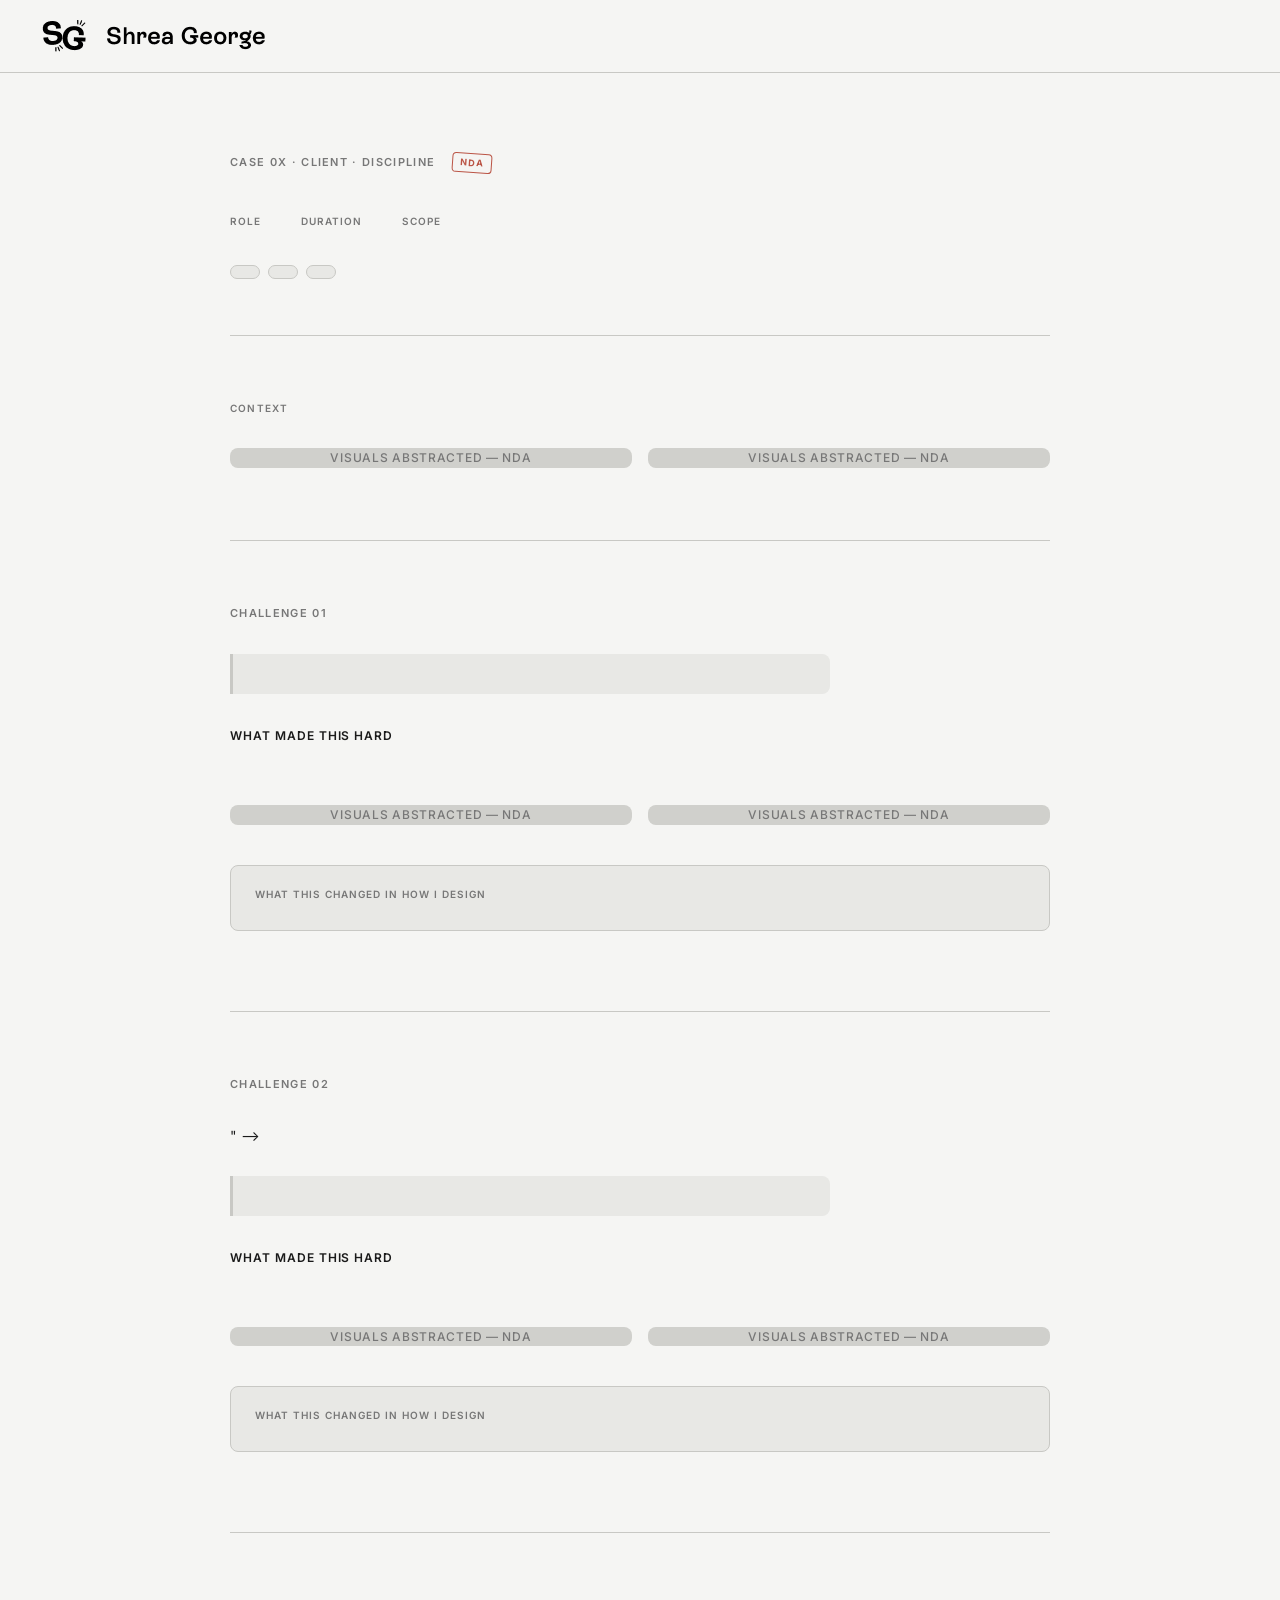
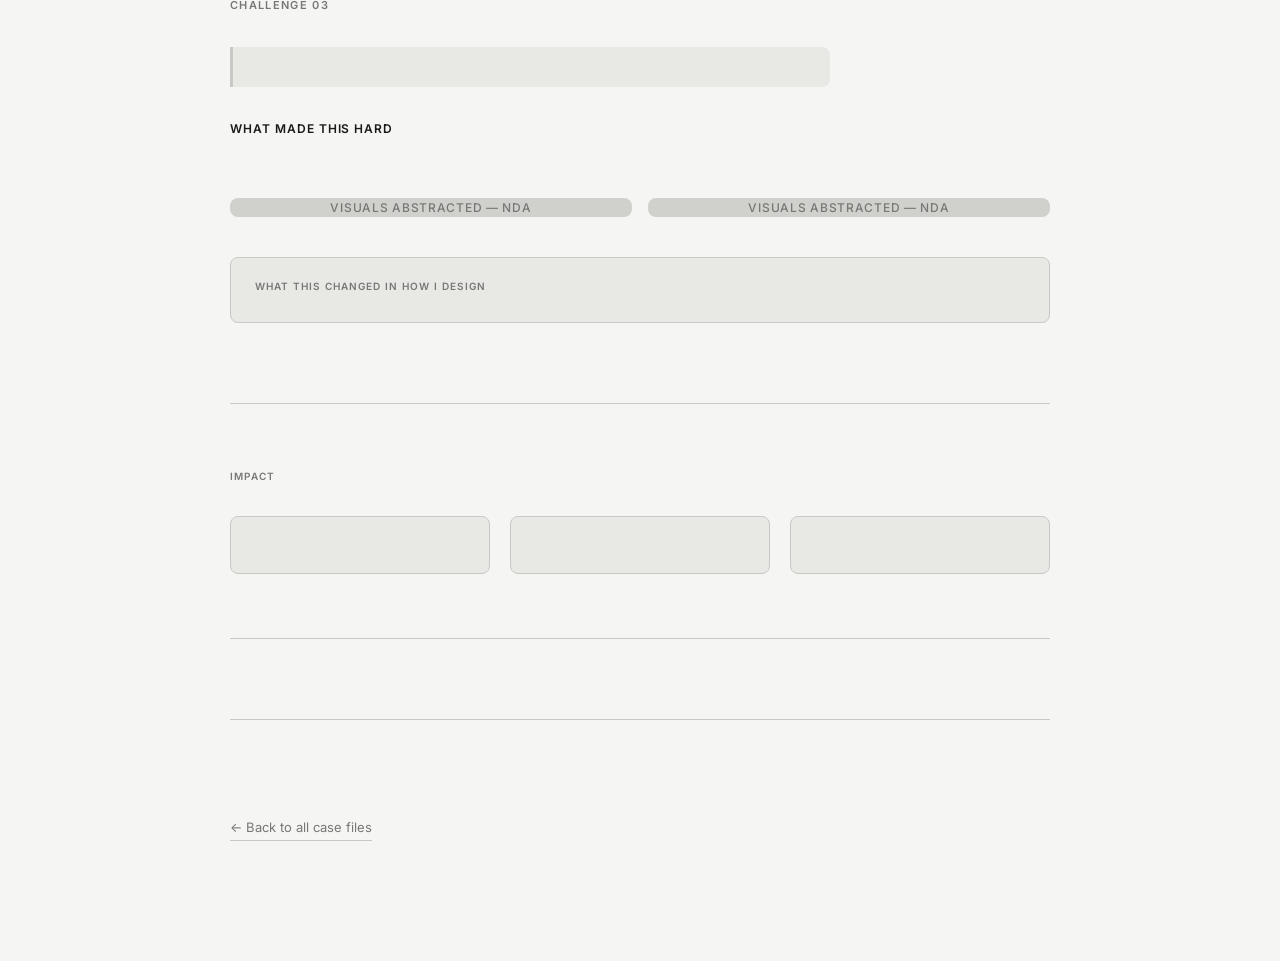
==== casestudy-template.html @ 61122f0c "Initial commit: portfolio site checkpoint" ====
<!DOCTYPE html>
<html lang="en">
<head>
  <meta charset="UTF-8">
  <meta name="viewport" content="width=device-width, initial-scale=1.0">
  <title><!-- FILL: Case Study Title --> · Shrea George</title>
  <link rel="preconnect" href="https://fonts.googleapis.com">
  <link rel="preconnect" href="https://fonts.gstatic.com" crossorigin>
  <link href="https://fonts.googleapis.com/css2?family=Instrument+Serif:ital@0;1&family=Inter:wght@300;400;500;600&display=swap" rel="stylesheet">
  <style>
    *, *::before, *::after { box-sizing: border-box; margin: 0; padding: 0; }

    :root {
      --bg: #f5f5f3;
      --surface: #e8e8e5;
      --border: #c8c8c4;
      --text: #1a1a1a;
      --muted: #777;
      --placeholder: #d0d0cc;
      --serif: 'Instrument Serif', serif;
      --sans: 'Inter', sans-serif;
    }

    body {
      background: var(--bg);
      color: var(--text);
      font-family: var(--sans);
      font-size: 14px;
      line-height: 1.6;
    }

    /* ── NAV ── */
    nav {
      display: flex;
      align-items: center;
      justify-content: space-between;
      padding: 20px 40px;
      border-bottom: 1px solid var(--border);
      position: sticky;
      top: 0;
      background: var(--bg);
      z-index: 100;
    }

    .nav-logo { display: inline-flex; align-items: center; text-decoration: none; }
    .nav-logo img { height: 32px; width: auto; display: block; filter: brightness(0); }
    .nav-links { display: flex; gap: 32px; align-items: center; }
    .nav-link  { font-size: 13px; color: var(--muted); text-decoration: none; }

    /* ── LAYOUT ── */
    .page { max-width: 900px; margin: 0 auto; padding: 0 40px 120px; }

    hr.divider { border: none; border-top: 1px solid var(--border); margin: 64px 0; }

    /* ── SCREEN PLACEHOLDER ── */
    .screen-box {
      background: var(--placeholder);
      border-radius: 8px;
      display: flex;
      align-items: center;
      justify-content: center;
      color: var(--muted);
      font-size: 12px;
      font-weight: 500;
      letter-spacing: 0.06em;
      text-transform: uppercase;
      text-align: center;
      padding: 0 24px;
    }

    .screen-full  { width: 100%; height: 360px; }
    .screen-half  { flex: 1; height: 300px; }
    .screen-third { flex: 1; height: 260px; }
    .screen-tall  { flex: 1; height: 420px; }

    .screens-row { display: flex; gap: 16px; margin-top: 24px; }
    .screen-caption { font-size: 11px; color: var(--muted); text-align: center; margin-top: 8px; }
    .screen-col { display: flex; flex-direction: column; flex: 1; }

    /* ── HERO ── */
    .cs-hero { padding: 80px 0 56px; border-bottom: 1px solid var(--border); margin-bottom: 64px; }

    .cs-tag {
      font-size: 11px; font-weight: 600; letter-spacing: 0.12em;
      text-transform: uppercase; color: var(--muted); margin-bottom: 20px;
    }

    .cs-title {
      font-family: var(--serif); font-size: clamp(28px, 4vw, 48px);
      font-weight: 400; line-height: 1.15; margin-bottom: 16px; max-width: 720px;
    }

    .cs-subtitle { font-size: 15px; color: var(--muted); max-width: 600px; line-height: 1.7; margin-bottom: 40px; }

    .cs-meta { display: flex; gap: 40px; flex-wrap: wrap; }
    .meta-item { display: flex; flex-direction: column; gap: 4px; }
    .meta-label { font-size: 10px; font-weight: 600; letter-spacing: 0.1em; text-transform: uppercase; color: var(--muted); }
    .meta-value { font-size: 13px; color: var(--text); font-weight: 500; }

    .impact-pills { display: flex; flex-wrap: wrap; gap: 8px; margin-top: 32px; }

    .impact-pill {
      background: var(--surface); border: 1px solid var(--border);
      border-radius: 100px; padding: 6px 14px; font-size: 12px; color: var(--text);
    }

    /* ── NDA STAMP ── */
    .stamp {
      display: inline-block;
      font-size: 9px; font-weight: 700; letter-spacing: 0.1em;
      text-transform: uppercase; color: #A8200D;
      border: 1.5px solid #A8200D; border-radius: 4px;
      padding: 2px 7px; opacity: 0.75; transform: rotate(4deg);
      margin-left: 12px; vertical-align: middle;
    }

    /* ── SECTION TITLES ── */
    .section-label { font-size: 10px; font-weight: 600; letter-spacing: 0.12em; text-transform: uppercase; color: var(--muted); margin-bottom: 12px; }
    .section-heading { font-family: var(--serif); font-size: 30px; font-weight: 400; line-height: 1.2; margin-bottom: 16px; }
    .section-body { font-size: 14px; color: var(--muted); line-height: 1.75; max-width: 640px; }

    /* ── CHALLENGE BLOCK ── */
    .challenge-block { margin-bottom: 80px; }
    .challenge-number { font-size: 11px; font-weight: 600; letter-spacing: 0.12em; text-transform: uppercase; color: var(--muted); margin-bottom: 8px; }
    .challenge-title { font-family: var(--serif); font-size: 26px; font-weight: 400; margin-bottom: 8px; }
    .challenge-tension { font-size: 14px; color: var(--muted); margin-bottom: 32px; max-width: 580px; line-height: 1.7; }

    /* ── TWO COL ── */
    .two-col { display: grid; grid-template-columns: 1fr 1fr; gap: 40px; margin: 32px 0; }
    .col-heading { font-size: 12px; font-weight: 600; letter-spacing: 0.08em; text-transform: uppercase; color: var(--text); margin-bottom: 12px; }
    .col-body { font-size: 13px; color: var(--muted); line-height: 1.7; }

    /* ── BULLETS ── */
    ul.cs-bullets { list-style: none; display: flex; flex-direction: column; gap: 8px; padding: 0; }
    ul.cs-bullets li { font-size: 13px; color: var(--muted); line-height: 1.6; }

    /* ── INSIGHT BOX ── */
    .insight-box {
      background: var(--surface); border-left: 3px solid var(--border);
      border-radius: 0 8px 8px 0; padding: 20px 24px; margin: 28px 0;
      font-size: 14px; color: var(--text); line-height: 1.65; max-width: 600px;
    }

    /* ── QUOTE ── */
    blockquote {
      font-family: var(--serif); font-size: 18px; font-weight: 400; font-style: italic;
      color: var(--text); border-left: 2px solid var(--border);
      padding-left: 24px; margin: 28px 0; line-height: 1.6;
    }

    /* ── LEARNING ── */
    .learning { background: var(--surface); border: 1px solid var(--border); border-radius: 8px; padding: 20px 24px; margin-top: 32px; }
    .learning-label { font-size: 10px; font-weight: 600; letter-spacing: 0.1em; text-transform: uppercase; color: var(--muted); margin-bottom: 8px; }
    .learning-text { font-size: 14px; color: var(--text); line-height: 1.65; }

    /* ── IMPACT GRID ── */
    .impact-grid { display: grid; grid-template-columns: repeat(3, 1fr); gap: 20px; margin-top: 32px; }
    .impact-card { background: var(--surface); border: 1px solid var(--border); border-radius: 8px; padding: 24px 20px; }
    .impact-stat { font-family: var(--serif); font-size: 28px; margin-bottom: 8px; }
    .impact-desc { font-size: 12px; color: var(--muted); line-height: 1.5; }

    /* ── CLOSING ── */
    .cs-closing { padding: 64px 0 0; border-top: 1px solid var(--border); margin-top: 80px; }
    .closing-text { font-family: var(--serif); font-size: 22px; font-weight: 400; line-height: 1.5; max-width: 580px; margin-bottom: 32px; }
    .btn-back {
      display: inline-flex; align-items: center; gap: 6px;
      font-size: 13px; color: var(--muted); text-decoration: none;
      border-bottom: 1px solid var(--border); padding-bottom: 2px;
    }

    /* ── RESPONSIVE ── */
    @media (max-width: 640px) {
      .page { padding: 0 20px 80px; }
      nav { padding: 16px 20px; }
      .two-col { grid-template-columns: 1fr; gap: 24px; }
      .screens-row { flex-direction: column; }
      .screen-half, .screen-third, .screen-tall { height: 220px; }
      .impact-grid { grid-template-columns: 1fr 1fr; }
      .cs-meta { gap: 24px; }
    }
  </style>
</head>
<body>

  <nav>
    <a href="index.html" class="nav-logo"><img src="logo-sg.png" alt="Shrea George"></a>
  </nav>

  <div class="page">

    <!-- ══ HERO ══ -->
    <header class="cs-hero">
      <!-- FILL: "Case 0X · Client Name · Discipline · NDA" -->
      <p class="cs-tag">Case 0X · Client · Discipline <span class="stamp">NDA</span></p>

      <!-- FILL: Case study title (serif headline) -->
      <h1 class="cs-title"><!-- FILL: Title --></h1>

      <!-- FILL: 1–2 sentence subtitle summarising the project -->
      <p class="cs-subtitle"><!-- FILL: Subtitle --></p>

      <div class="cs-meta">
        <div class="meta-item">
          <span class="meta-label">Role</span>
          <!-- FILL: e.g. "UX Designer" -->
          <span class="meta-value"><!-- FILL --></span>
        </div>
        <div class="meta-item">
          <span class="meta-label">Duration</span>
          <!-- FILL: e.g. "6 Months" -->
          <span class="meta-value"><!-- FILL --></span>
        </div>
        <div class="meta-item">
          <span class="meta-label">Scope</span>
          <!-- FILL: e.g. "Research · 0→1 Design · Handoff" -->
          <span class="meta-value"><!-- FILL --></span>
        </div>
      </div>

      <!-- FILL: 2–3 short outcome pills. Remove this block if outcomes TBD. -->
      <div class="impact-pills">
        <span class="impact-pill"><!-- FILL: Outcome 1 --></span>
        <span class="impact-pill"><!-- FILL: Outcome 2 --></span>
        <span class="impact-pill"><!-- FILL: Outcome 3 --></span>
      </div>
    </header>


    <!-- ══ CONTEXT ══ -->
    <section style="margin-bottom: 64px;">
      <p class="section-label">Context</p>
      <!-- FILL: A sharp one-liner that frames the core tension -->
      <h2 class="section-heading"><!-- FILL: Context heading --></h2>
      <!-- FILL: 2–3 sentences explaining the situation and why it matters -->
      <p class="section-body"><!-- FILL: Context body --></p>

      <!-- FILL: Two context screenshots or diagrams. Label each with a caption. -->
      <div class="screens-row" style="margin-top: 32px;">
        <div class="screen-col">
          <div class="screen-box screen-half">Visuals abstracted — NDA</div>
          <p class="screen-caption"><!-- FILL: Caption 1 --></p>
        </div>
        <div class="screen-col">
          <div class="screen-box screen-half">Visuals abstracted — NDA</div>
          <p class="screen-caption"><!-- FILL: Caption 2 --></p>
        </div>
      </div>
    </section>

    <hr class="divider">


    <!-- ══ CHALLENGE 01 ══ -->
    <section class="challenge-block">
      <p class="challenge-number">Challenge 01</p>
      <!-- FILL: Short evocative title for this challenge -->
      <h2 class="challenge-title"><!-- FILL: Challenge title --></h2>
      <!-- FILL: The tension in 1–2 sentences. What made this hard? -->
      <p class="challenge-tension"><!-- FILL: Tension --></p>

      <!-- FILL: A sharp insight or data point that crystallised the problem -->
      <div class="insight-box"><!-- FILL: Insight --></div>

      <div class="two-col">
        <div>
          <p class="col-heading">What made this hard</p>
          <ul class="cs-bullets">
            <li><!-- FILL --></li>
            <li><!-- FILL --></li>
            <li><!-- FILL --></li>
          </ul>
        </div>
        <div>
          <!-- FILL: heading — "Design directions explored" OR "The design question" -->
          <p class="col-heading"><!-- FILL: Right col heading --></p>
          <ul class="cs-bullets">
            <li><!-- FILL --></li>
            <li><!-- FILL --></li>
            <li><!-- FILL --></li>
          </ul>
        </div>
      </div>

      <div class="screens-row">
        <div class="screen-col">
          <div class="screen-box screen-half">Visuals abstracted — NDA</div>
          <p class="screen-caption"><!-- FILL: Caption --></p>
        </div>
        <div class="screen-col">
          <div class="screen-box screen-half">Visuals abstracted — NDA</div>
          <p class="screen-caption"><!-- FILL: Caption --></p>
        </div>
      </div>

      <div class="learning">
        <p class="learning-label">What this changed in how I design</p>
        <!-- FILL: One clear sentence on the shift in perspective -->
        <p class="learning-text"><!-- FILL --></p>
      </div>
    </section>

    <hr class="divider">


    <!-- ══ CHALLENGE 02 ══ -->
    <section class="challenge-block">
      <p class="challenge-number">Challenge 02</p>
      <h2 class="challenge-title"><!-- FILL: Challenge title --></h2>
      <p class="challenge-tension"><!-- FILL: Tension --></p>

      <!-- FILL: Optional blockquote from a user or stakeholder -->
      <!-- <blockquote>"<!-- FILL -->"</blockquote> -->

      <div class="insight-box"><!-- FILL: Insight --></div>

      <div class="two-col">
        <div>
          <p class="col-heading">What made this hard</p>
          <ul class="cs-bullets">
            <li><!-- FILL --></li>
            <li><!-- FILL --></li>
            <li><!-- FILL --></li>
          </ul>
        </div>
        <div>
          <p class="col-heading"><!-- FILL: Right col heading --></p>
          <ul class="cs-bullets">
            <li><!-- FILL --></li>
            <li><!-- FILL --></li>
            <li><!-- FILL --></li>
          </ul>
        </div>
      </div>

      <div class="screens-row">
        <div class="screen-col">
          <div class="screen-box screen-half">Visuals abstracted — NDA</div>
          <p class="screen-caption"><!-- FILL: Caption --></p>
        </div>
        <div class="screen-col">
          <div class="screen-box screen-half">Visuals abstracted — NDA</div>
          <p class="screen-caption"><!-- FILL: Caption --></p>
        </div>
      </div>

      <div class="learning">
        <p class="learning-label">What this changed in how I design</p>
        <p class="learning-text"><!-- FILL --></p>
      </div>
    </section>

    <hr class="divider">


    <!-- ══ CHALLENGE 03 ══ -->
    <section class="challenge-block">
      <p class="challenge-number">Challenge 03</p>
      <h2 class="challenge-title"><!-- FILL: Challenge title --></h2>
      <p class="challenge-tension"><!-- FILL: Tension --></p>

      <div class="insight-box"><!-- FILL: Insight --></div>

      <div class="two-col">
        <div>
          <p class="col-heading">What made this hard</p>
          <ul class="cs-bullets">
            <li><!-- FILL --></li>
            <li><!-- FILL --></li>
            <li><!-- FILL --></li>
          </ul>
        </div>
        <div>
          <p class="col-heading"><!-- FILL: Right col heading --></p>
          <ul class="cs-bullets">
            <li><!-- FILL --></li>
            <li><!-- FILL --></li>
            <li><!-- FILL --></li>
          </ul>
        </div>
      </div>

      <div class="screens-row">
        <div class="screen-col">
          <div class="screen-box screen-half">Visuals abstracted — NDA</div>
          <p class="screen-caption"><!-- FILL: Caption --></p>
        </div>
        <div class="screen-col">
          <div class="screen-box screen-half">Visuals abstracted — NDA</div>
          <p class="screen-caption"><!-- FILL: Caption --></p>
        </div>
      </div>

      <div class="learning">
        <p class="learning-label">What this changed in how I design</p>
        <p class="learning-text"><!-- FILL --></p>
      </div>
    </section>

    <hr class="divider">


    <!-- ══ IMPACT ══ -->
    <section style="margin-bottom: 64px;">
      <p class="section-label">Impact</p>
      <!-- FILL: A heading that states the most important outcome -->
      <h2 class="section-heading"><!-- FILL: Impact heading --></h2>

      <!-- FILL: 3 outcome cards. Use a qualitative phrase if numbers are TBD. -->
      <div class="impact-grid">
        <div class="impact-card">
          <!-- FILL: stat or short phrase, e.g. "6 months" or "Shipped" -->
          <p class="impact-stat"><!-- FILL --></p>
          <p class="impact-desc"><!-- FILL: Description --></p>
        </div>
        <div class="impact-card">
          <p class="impact-stat"><!-- FILL --></p>
          <p class="impact-desc"><!-- FILL: Description --></p>
        </div>
        <div class="impact-card">
          <p class="impact-stat"><!-- FILL --></p>
          <p class="impact-desc"><!-- FILL: Description --></p>
        </div>
      </div>
    </section>

    <hr class="divider">


    <!-- ══ CLOSING ══ -->
    <footer class="cs-closing">
      <!-- FILL: A one-sentence reflection on what this project changed in how you work -->
      <p class="closing-text"><!-- FILL: Closing reflection --></p>
      <a href="index.html" class="btn-back">← Back to all case files</a>
    </footer>

  </div>

</body>
</html>
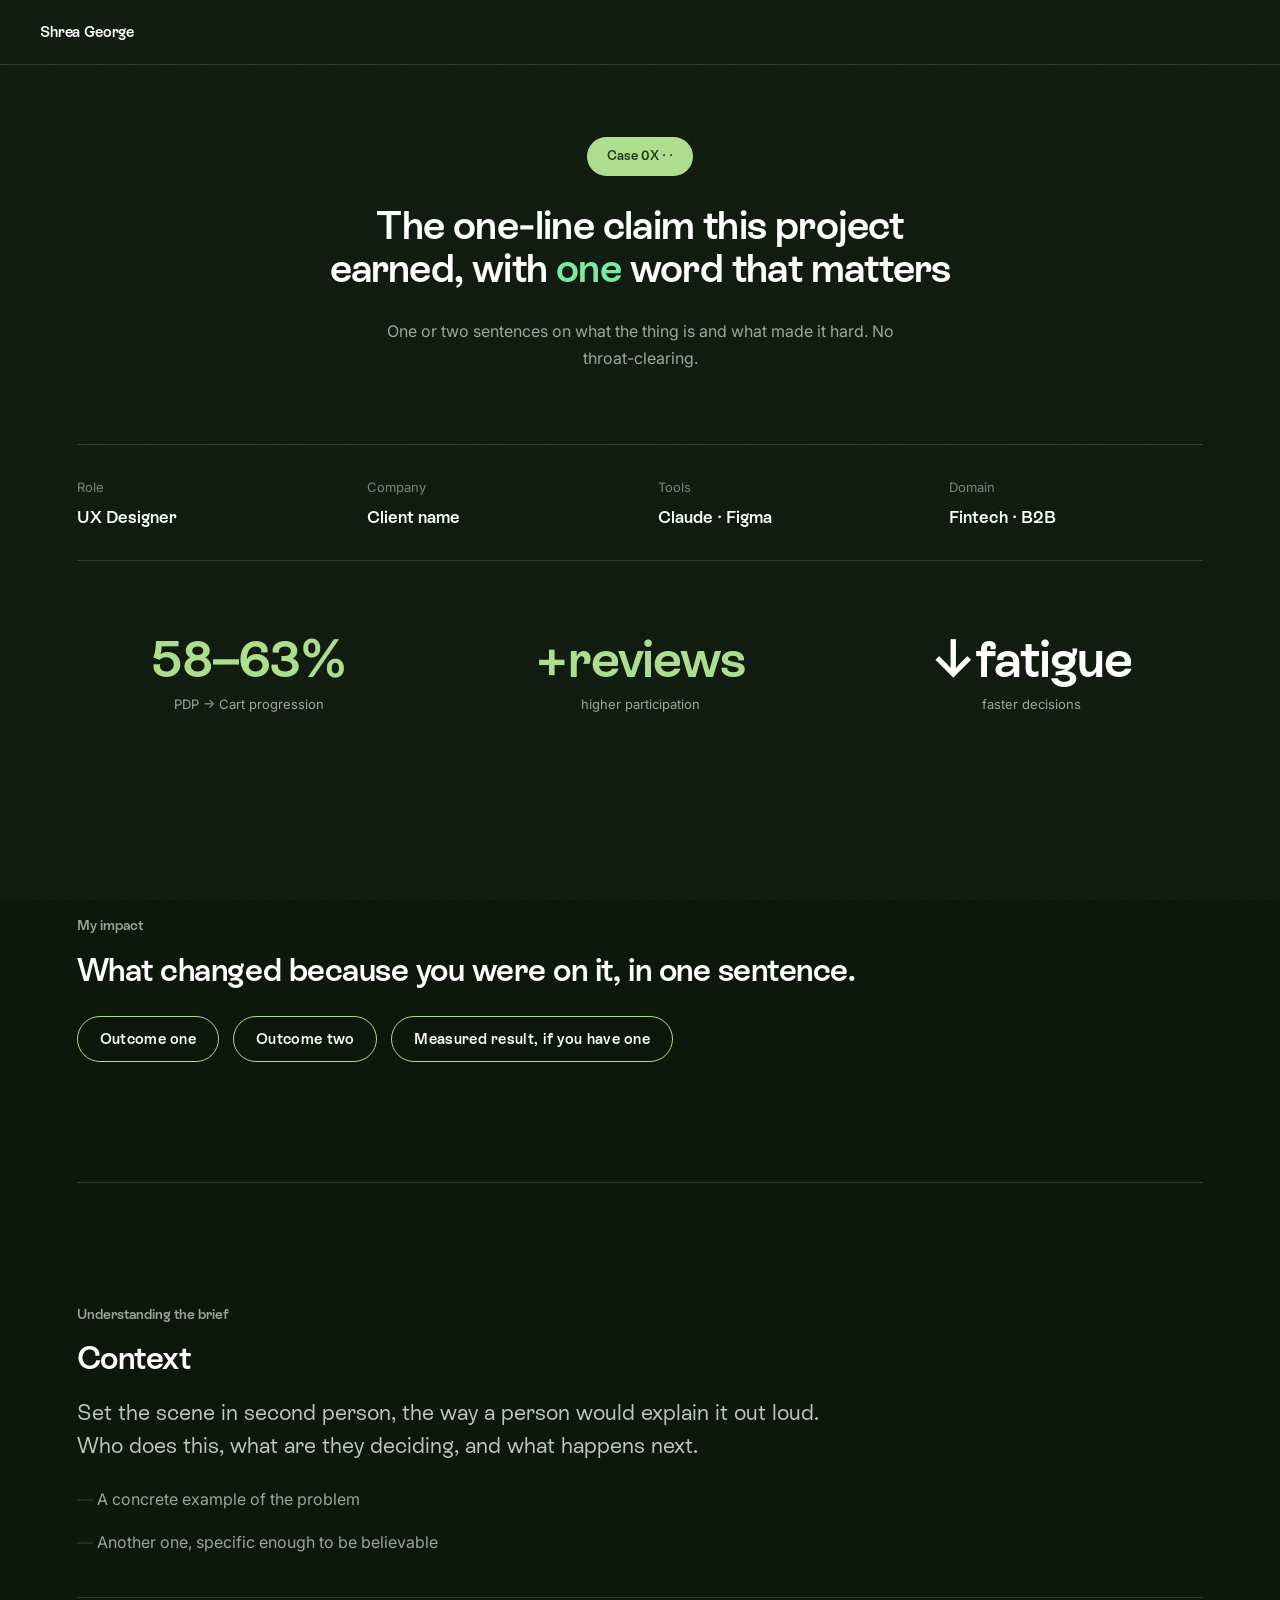
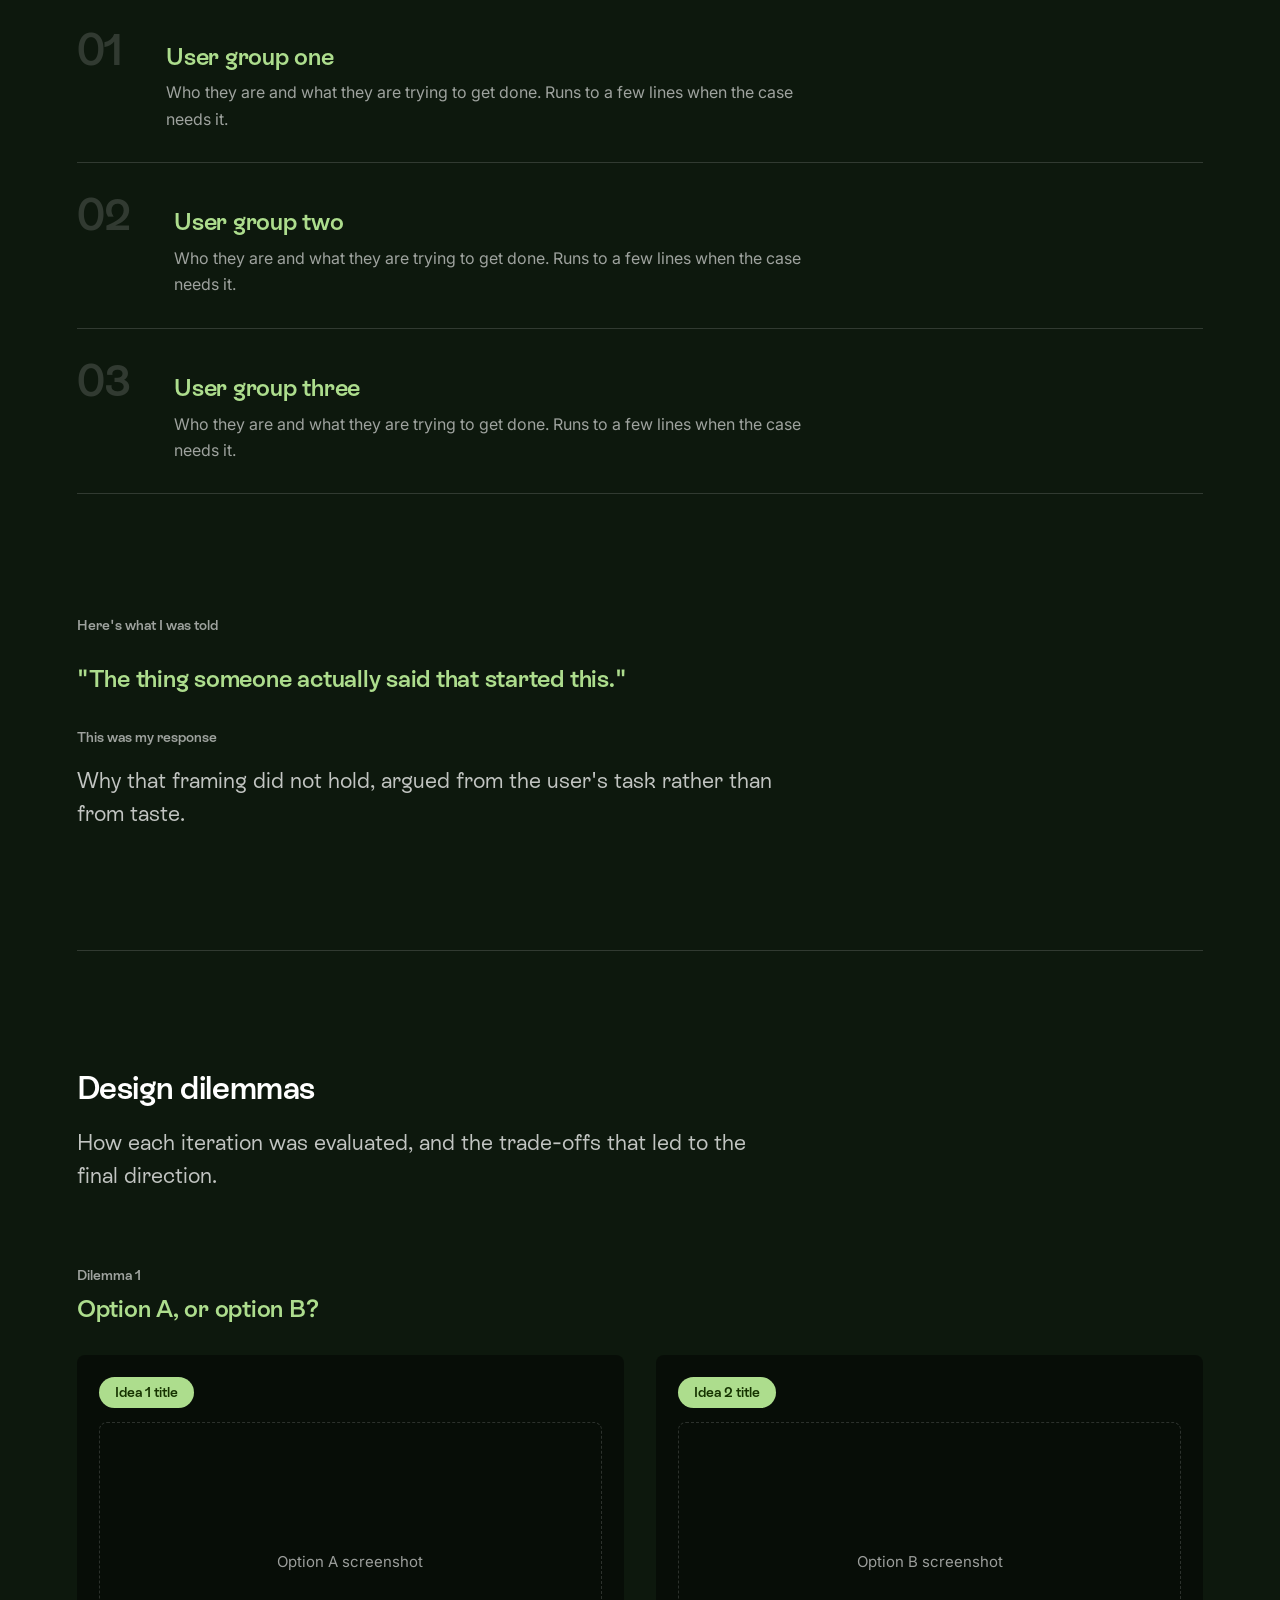
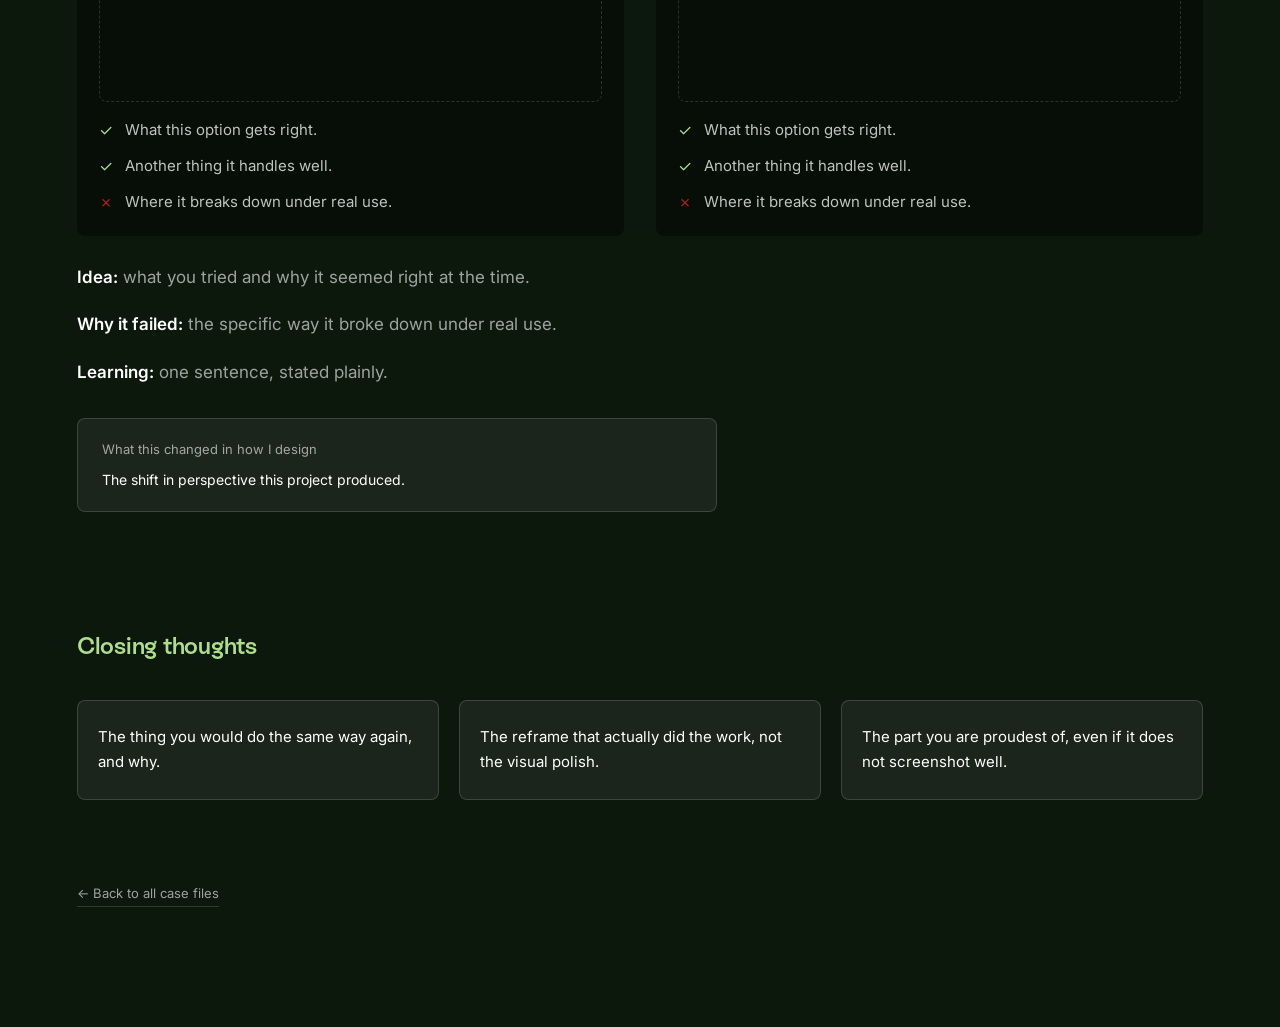
==== commit 0d81d542: "Rebuild the case studies on the Claude Design handoff Implements the CaseStudy.dc.html design refere" ====
--- a/casestudy-template.html
+++ b/casestudy-template.html
@@ -6,431 +6,464 @@
   <title><!-- FILL: Case Study Title --> · Shrea George</title>
   <link rel="preconnect" href="https://fonts.googleapis.com">
   <link rel="preconnect" href="https://fonts.gstatic.com" crossorigin>
-  <link href="https://fonts.googleapis.com/css2?family=Instrument+Serif:ital@0;1&family=Inter:wght@300;400;500;600&display=swap" rel="stylesheet">
+  <link href="https://fonts.googleapis.com/css2?family=Inter:wght@400;600&display=swap" rel="stylesheet">
   <style>
     *, *::before, *::after { box-sizing: border-box; margin: 0; padding: 0; }
 
+    @font-face {
+      font-family: 'Rebond Grotesque';
+      src: url('fonts/rebond-grotesque-semibold.otf') format('opentype');
+      font-weight: 600; font-style: normal; font-display: swap;
+    }
+    @font-face {
+      font-family: 'Rebond Grotesque';
+      src: url('fonts/rebond-grotesque-regular.otf') format('opentype');
+      font-weight: 400; font-style: normal; font-display: swap;
+    }
+
     :root {
-      --bg: #f5f5f3;
-      --surface: #e8e8e5;
-      --border: #c8c8c4;
-      --text: #1a1a1a;
-      --muted: #777;
-      --placeholder: #d0d0cc;
-      --serif: 'Instrument Serif', serif;
-      --sans: 'Inter', sans-serif;
+      /* One flat green for the whole page — no lighter or darker bands. */
+      --sg-forest-900: #0d180d;
+
+      --lime-300: #ADDD8D;   /* eyebrite accents, pills, stat values, group names, ✓ */
+      --mint: #7ee8a2;       /* exactly one accented word in the hero */
+      --ink-green: #163300;  /* text on lime fills — never white on lime */
+      --ink-green-soft: #1f3a1c;
+      --flag-red: #A8200D;   /* ✗ marks. See note in the handoff if NDA-stamp
+                                exclusivity matters — swap for rgba(255,255,255,0.45). */
+
+      --text: #ffffff;
+      --text-75: rgba(255,255,255,0.75);
+      --text-60: rgba(255,255,255,0.6);
+      --text-45: rgba(255,255,255,0.45);
+      --hairline: rgba(255,255,255,0.15);
+      --well: rgba(0,0,0,0.45);      /* concept card fill — a sunken well */
+      --card: rgba(255,255,255,0.06);
+
+      --display: 'Rebond Grotesque', 'Inter', sans-serif;
+      --body: 'Inter', system-ui, sans-serif;
+
+      /* Fluid by construction — this page carries no media queries.
+         The gutter collapses 210px → 20px; section rhythm 120px → 64px. */
+      --gutter: clamp(20px, 6vw, 210px);
+      --rhythm: clamp(64px, 10vw, 120px);
+      --radius: 8px;
     }
 
     body {
-      background: var(--bg);
+      background-color: var(--sg-forest-900);
       color: var(--text);
-      font-family: var(--sans);
-      font-size: 14px;
+      font-family: var(--body);
       line-height: 1.6;
-    }
-
-    /* ── NAV ── */
-    nav {
-      display: flex;
-      align-items: center;
-      justify-content: space-between;
-      padding: 20px 40px;
-      border-bottom: 1px solid var(--border);
-      position: sticky;
-      top: 0;
-      background: var(--bg);
-      z-index: 100;
-    }
-
-    .nav-logo { display: inline-flex; align-items: center; text-decoration: none; }
-    .nav-logo img { height: 32px; width: auto; display: block; filter: brightness(0); }
-    .nav-links { display: flex; gap: 32px; align-items: center; }
-    .nav-link  { font-size: 13px; color: var(--muted); text-decoration: none; }
-
-    /* ── LAYOUT ── */
-    .page { max-width: 900px; margin: 0 auto; padding: 0 40px 120px; }
-
-    hr.divider { border: none; border-top: 1px solid var(--border); margin: 64px 0; }
-
-    /* ── SCREEN PLACEHOLDER ── */
-    .screen-box {
-      background: var(--placeholder);
-      border-radius: 8px;
-      display: flex;
-      align-items: center;
-      justify-content: center;
-      color: var(--muted);
-      font-size: 12px;
-      font-weight: 500;
-      letter-spacing: 0.06em;
-      text-transform: uppercase;
-      text-align: center;
-      padding: 0 24px;
-    }
-
-    .screen-full  { width: 100%; height: 360px; }
-    .screen-half  { flex: 1; height: 300px; }
-    .screen-third { flex: 1; height: 260px; }
-    .screen-tall  { flex: 1; height: 420px; }
-
-    .screens-row { display: flex; gap: 16px; margin-top: 24px; }
-    .screen-caption { font-size: 11px; color: var(--muted); text-align: center; margin-top: 8px; }
-    .screen-col { display: flex; flex-direction: column; flex: 1; }
-
-    /* ── HERO ── */
-    .cs-hero { padding: 80px 0 56px; border-bottom: 1px solid var(--border); margin-bottom: 64px; }
-
-    .cs-tag {
-      font-size: 11px; font-weight: 600; letter-spacing: 0.12em;
-      text-transform: uppercase; color: var(--muted); margin-bottom: 20px;
-    }
-
-    .cs-title {
-      font-family: var(--serif); font-size: clamp(28px, 4vw, 48px);
-      font-weight: 400; line-height: 1.15; margin-bottom: 16px; max-width: 720px;
-    }
-
-    .cs-subtitle { font-size: 15px; color: var(--muted); max-width: 600px; line-height: 1.7; margin-bottom: 40px; }
-
-    .cs-meta { display: flex; gap: 40px; flex-wrap: wrap; }
-    .meta-item { display: flex; flex-direction: column; gap: 4px; }
-    .meta-label { font-size: 10px; font-weight: 600; letter-spacing: 0.1em; text-transform: uppercase; color: var(--muted); }
-    .meta-value { font-size: 13px; color: var(--text); font-weight: 500; }
-
-    .impact-pills { display: flex; flex-wrap: wrap; gap: 8px; margin-top: 32px; }
-
-    .impact-pill {
-      background: var(--surface); border: 1px solid var(--border);
-      border-radius: 100px; padding: 6px 14px; font-size: 12px; color: var(--text);
-    }
-
-    /* ── NDA STAMP ── */
-    .stamp {
-      display: inline-block;
-      font-size: 9px; font-weight: 700; letter-spacing: 0.1em;
-      text-transform: uppercase; color: #A8200D;
-      border: 1.5px solid #A8200D; border-radius: 4px;
-      padding: 2px 7px; opacity: 0.75; transform: rotate(4deg);
-      margin-left: 12px; vertical-align: middle;
-    }
-
-    /* ── SECTION TITLES ── */
-    .section-label { font-size: 10px; font-weight: 600; letter-spacing: 0.12em; text-transform: uppercase; color: var(--muted); margin-bottom: 12px; }
-    .section-heading { font-family: var(--serif); font-size: 30px; font-weight: 400; line-height: 1.2; margin-bottom: 16px; }
-    .section-body { font-size: 14px; color: var(--muted); line-height: 1.75; max-width: 640px; }
-
-    /* ── CHALLENGE BLOCK ── */
-    .challenge-block { margin-bottom: 80px; }
-    .challenge-number { font-size: 11px; font-weight: 600; letter-spacing: 0.12em; text-transform: uppercase; color: var(--muted); margin-bottom: 8px; }
-    .challenge-title { font-family: var(--serif); font-size: 26px; font-weight: 400; margin-bottom: 8px; }
-    .challenge-tension { font-size: 14px; color: var(--muted); margin-bottom: 32px; max-width: 580px; line-height: 1.7; }
-
-    /* ── TWO COL ── */
-    .two-col { display: grid; grid-template-columns: 1fr 1fr; gap: 40px; margin: 32px 0; }
-    .col-heading { font-size: 12px; font-weight: 600; letter-spacing: 0.08em; text-transform: uppercase; color: var(--text); margin-bottom: 12px; }
-    .col-body { font-size: 13px; color: var(--muted); line-height: 1.7; }
-
-    /* ── BULLETS ── */
-    ul.cs-bullets { list-style: none; display: flex; flex-direction: column; gap: 8px; padding: 0; }
-    ul.cs-bullets li { font-size: 13px; color: var(--muted); line-height: 1.6; }
-
-    /* ── INSIGHT BOX ── */
-    .insight-box {
-      background: var(--surface); border-left: 3px solid var(--border);
-      border-radius: 0 8px 8px 0; padding: 20px 24px; margin: 28px 0;
-      font-size: 14px; color: var(--text); line-height: 1.65; max-width: 600px;
-    }
-
-    /* ── QUOTE ── */
-    blockquote {
-      font-family: var(--serif); font-size: 18px; font-weight: 400; font-style: italic;
-      color: var(--text); border-left: 2px solid var(--border);
-      padding-left: 24px; margin: 28px 0; line-height: 1.6;
-    }
-
-    /* ── LEARNING ── */
-    .learning { background: var(--surface); border: 1px solid var(--border); border-radius: 8px; padding: 20px 24px; margin-top: 32px; }
-    .learning-label { font-size: 10px; font-weight: 600; letter-spacing: 0.1em; text-transform: uppercase; color: var(--muted); margin-bottom: 8px; }
-    .learning-text { font-size: 14px; color: var(--text); line-height: 1.65; }
-
-    /* ── IMPACT GRID ── */
-    .impact-grid { display: grid; grid-template-columns: repeat(3, 1fr); gap: 20px; margin-top: 32px; }
-    .impact-card { background: var(--surface); border: 1px solid var(--border); border-radius: 8px; padding: 24px 20px; }
-    .impact-stat { font-family: var(--serif); font-size: 28px; margin-bottom: 8px; }
-    .impact-desc { font-size: 12px; color: var(--muted); line-height: 1.5; }
-
-    /* ── CLOSING ── */
-    .cs-closing { padding: 64px 0 0; border-top: 1px solid var(--border); margin-top: 80px; }
-    .closing-text { font-family: var(--serif); font-size: 22px; font-weight: 400; line-height: 1.5; max-width: 580px; margin-bottom: 32px; }
-    .btn-back {
-      display: inline-flex; align-items: center; gap: 6px;
-      font-size: 13px; color: var(--muted); text-decoration: none;
-      border-bottom: 1px solid var(--border); padding-bottom: 2px;
-    }
-
-    /* ── RESPONSIVE ── */
-    @media (max-width: 640px) {
-      .page { padding: 0 20px 80px; }
-      nav { padding: 16px 20px; }
-      .two-col { grid-template-columns: 1fr; gap: 24px; }
-      .screens-row { flex-direction: column; }
-      .screen-half, .screen-third, .screen-tall { height: 220px; }
-      .impact-grid { grid-template-columns: 1fr 1fr; }
-      .cs-meta { gap: 24px; }
-    }
+      overflow-x: clip;           /* backstop against any stray wide child */
+    }
+    /* Film grain, behind all content. */
+    body::before {
+      content: '';
+      position: fixed;
+      inset: 0;
+      z-index: -1;
+      pointer-events: none;
+      opacity: 0.06;
+      background-image: url("data:image/svg+xml,%3Csvg xmlns='http://www.w3.org/2000/svg' width='200' height='200'%3E%3Cfilter id='n'%3E%3CfeTurbulence type='fractalNoise' baseFrequency='0.85' numOctaves='3' stitchTiles='stitch'/%3E%3CfeColorMatrix type='saturate' values='0'/%3E%3C/filter%3E%3Crect width='200' height='200' filter='url(%23n)'/%3E%3C/svg%3E");
+      background-size: 200px 200px;
+    }
+
+    /* ══ NAV ══ */
+    .cs-nav {
+      display: flex; align-items: center;
+      padding: clamp(16px, 4vw, 20px) clamp(20px, 6vw, 40px);
+      border-bottom: 1px solid var(--hairline);
+    }
+    .cs-wordmark { font-family: var(--display); font-weight: 600; font-size: 15px; letter-spacing: -0.01em; color: var(--text); }
+
+    /* ══ HERO ══ */
+    .cs-hero { padding: clamp(48px, 9vw, 72px) clamp(20px, 6vw, 60px) 0; text-align: center; }
+    .cs-hero-eyebrow { margin-bottom: clamp(20px, 4vw, 28px); }
+    .cs-pill {
+      display: inline-block; background: var(--lime-300); color: var(--ink-green-soft);
+      border-radius: 100px; padding: 9px 20px;
+      font-family: var(--display); font-size: 13px; font-weight: 600;
+    }
+    .cs-hero-title {
+      font-family: var(--display); font-weight: 600; font-size: 40px;
+      line-height: 1.08; letter-spacing: -0.02em; color: var(--text);
+      max-width: 1100px; margin: 0 auto; text-wrap: balance;
+    }
+    .cs-hero-title .accent { color: var(--mint); }
+    .cs-hero-lead {
+      font-size: clamp(15px, 1.6vw, 16px); color: var(--text-60); line-height: 1.7;
+      max-width: 620px; margin: clamp(20px, 4vw, 28px) auto 24px; text-wrap: pretty;
+    }
+
+    /* ══ META + STATS BAND ══
+       No heading — the hairlines carry the structure. Sits close under the hero. */
+    .cs-band {
+      margin-top: clamp(28px, 4vw, 56px);
+      padding: clamp(12px, 1.6vw, 20px) var(--gutter) clamp(56px, 8vw, 80px);
+    }
+    .cs-meta-row {
+      display: grid;
+      grid-template-columns: repeat(auto-fit, minmax(min(180px, 100%), 1fr));
+      gap: clamp(24px, 3vw, 36px);
+      padding: clamp(24px, 3vw, 32px) 0;
+      border-top: 1px solid var(--hairline);
+      border-bottom: 1px solid var(--hairline);
+    }
+    .cs-meta-item { display: flex; flex-direction: column; gap: 8px; }
+    .cs-meta-label { font-size: 13px; font-weight: 400; color: var(--text-45); }
+    .cs-meta-value { font-family: var(--display); font-weight: 600; font-size: 17px; line-height: 1.3; color: var(--text); }
+
+    .cs-stats-row {
+      display: grid;
+      grid-template-columns: repeat(auto-fit, minmax(min(200px, 100%), 1fr));
+      gap: clamp(32px, 4vw, 48px);
+      margin-top: clamp(48px, 7vw, 72px);
+    }
+    .cs-stat { display: flex; flex-direction: column; gap: 10px; }
+    /* In the band each stat sits in a track far wider than its content, so
+       left-aligning strands the figure at the edge of its third. Centre the
+       pair within the track; inline/compact stats stay left-aligned. */
+    .cs-band .cs-stat { align-items: center; text-align: center; }
+    .cs-stat-value {
+      font-family: var(--display); font-weight: 600;
+      font-size: clamp(34px, 4.6vw, 52px); line-height: 1; letter-spacing: -0.02em;
+      color: var(--lime-300);
+    }
+    .cs-stat-value.plain { color: var(--text); }   /* white, for variety in a row */
+    .cs-stat-caption { font-size: 13px; line-height: 1.5; color: var(--text-60); }
+
+    /* ══ PAGE BODY ══ */
+    .cs-page { padding: 0 var(--gutter) clamp(72px, 10vw, 120px); }
+
+    .cs-section { padding: var(--rhythm) 0; border-top: 1px solid var(--hairline); }
+    .cs-section:first-child { border-top: none; }
+    /* Runs straight on from the section above it — no rule, no top padding. */
+    .cs-section--flush { padding: 0 0 var(--rhythm); border-top: none; }
+
+    .cs-eyebrow { font-family: var(--display); font-size: 14px; font-weight: 600; color: var(--text-60); margin-bottom: 16px; }
+    /* The second eyebrow in a brief/response pair sits between two blocks. */
+    .cs-eyebrow--between { margin: 32px 0 16px; }
+    .cs-heading {
+      font-family: var(--display); font-weight: 600; font-size: 32px;
+      line-height: 1.1; letter-spacing: -0.015em; color: var(--text);
+      margin-bottom: 20px; text-wrap: pretty;
+    }
+    /* Pull quote, dilemma question, "Closing thoughts" all share this level. */
+    .cs-accent-heading {
+      font-family: var(--display); font-weight: 600; font-size: 24px;
+      line-height: 1.2; letter-spacing: -0.01em; color: var(--lime-300);
+      text-wrap: pretty;
+    }
+    .cs-lead {
+      font-family: var(--display); font-size: clamp(17px, 2.2vw, 22px);
+      line-height: 1.5; color: var(--text-75); max-width: 780px; text-wrap: pretty;
+    }
+    .cs-lead p + p { margin-top: 16px; }
+
+    /* ══ IMPACT PILLS ══ */
+    .cs-pill-row { display: flex; flex-wrap: wrap; gap: 14px; margin-top: 28px; }
+    .cs-pill-outline {
+      display: inline-flex; align-items: center;
+      border: 1.5px solid var(--lime-300); border-radius: 999px;
+      padding: 10px 22px; min-height: 44px;      /* touch target */
+      font-family: var(--display); font-weight: 600; font-size: 15px;
+      letter-spacing: 0.02em; color: var(--text); background: transparent;
+      transition: background 0.2s, color 0.2s;
+    }
+    .cs-pill-outline:hover { background: var(--lime-300); color: var(--ink-green); }
+
+    /* ══ BULLETS ══ */
+    .cs-bullets { list-style: none; padding: 0; margin-top: 24px; display: flex; flex-direction: column; gap: 16px; max-width: 780px; }
+    .cs-bullets li { font-size: 16px; line-height: 1.7; color: var(--text-60); padding-left: 20px; position: relative; }
+    .cs-bullets li::before { content: '—'; position: absolute; left: 0; color: var(--hairline); }
+
+    /* ══ NUMBERED GROUP STACK ══
+       Rows, not cards: the item count varies per case study and the body copy
+       can run several lines. Rows absorb both; card grids did not. */
+    .cs-groups { display: flex; flex-direction: column; margin-top: 40px; border-bottom: 1px solid var(--hairline); }
+    .cs-group {
+      display: grid; grid-template-columns: auto 1fr;
+      column-gap: clamp(20px, 4vw, 44px); row-gap: 6px; align-items: baseline;
+      padding: clamp(22px, 3vw, 30px) 0;
+      border-top: 1px solid var(--hairline);
+    }
+    .cs-group-num {
+      font-family: var(--display); font-weight: 600;
+      font-size: clamp(30px, 5vw, 44px); line-height: 1; letter-spacing: -0.02em;
+      color: var(--hairline);
+    }
+    .cs-group-body { display: flex; flex-direction: column; gap: 8px; }
+    .cs-group-name {
+      font-family: var(--display); font-weight: 600;
+      font-size: clamp(19px, 2.4vw, 24px); line-height: 1.2; letter-spacing: -0.01em;
+      color: var(--lime-300);
+    }
+    .cs-group-text { font-size: 16px; line-height: 1.65; color: var(--text-60); max-width: 640px; text-wrap: pretty; }
+
+    /* ══ PULL QUOTE ══
+       No border, no quote glyph — the quotation marks live in the copy. */
+    .cs-quote {
+      font-family: var(--display); font-weight: 600; font-size: 24px;
+      color: var(--lime-300); line-height: 1.2; letter-spacing: -0.01em;
+      margin: 28px 0; max-width: 720px; border: none; padding: 0; text-wrap: pretty;
+    }
+
+    /* ══ DESIGN DILEMMAS ══ */
+    .cs-dilemma { margin-top: clamp(48px, 7vw, 72px); }
+    .cs-dilemma-label { font-family: var(--display); font-size: 14px; font-weight: 600; color: var(--text-60); margin-bottom: 8px; }
+    .cs-dilemma-question { max-width: 800px; }
+    /* A concept well used on its own, rather than inside a .cs-compare grid,
+       still needs the 32px the grid would have supplied. */
+    .cs-dilemma > .cs-concept { margin-top: 32px; }
+
+    /* Two cards side by side on desktop, stacked below ~700px. The
+       min(300px,100%) wrapper is load-bearing: a bare minmax(300px,1fr)
+       overflows a 320px viewport by 20px, because auto-fit cannot shrink a
+       track below its floor. Do not drop it. */
+    .cs-compare {
+      display: grid;
+      grid-template-columns: repeat(auto-fit, minmax(min(300px, 100%), 1fr));
+      gap: clamp(20px, 3vw, 32px);
+      margin-top: 32px;
+    }
+    /* One rectangle, no border — a border plus an inner frame reads as two
+       nested rectangles. */
+    .cs-concept {
+      margin: 0; background: var(--well); border-radius: var(--radius);
+      padding: clamp(16px, 2.4vw, 22px);
+      display: flex; flex-direction: column; gap: 16px;
+    }
+    .cs-concept-head { display: flex; flex-direction: column; gap: 14px; align-items: flex-start; }
+    .cs-concept-pill {
+      background: var(--lime-300); color: var(--ink-green); border-radius: 999px;
+      padding: 7px 16px; font-family: var(--display); font-weight: 600;
+      font-size: 14px; line-height: 1.2;
+    }
+    /* No fixed aspect ratio and no crop — real screenshots vary in proportion
+       because they are design elements arranged for their own padding. */
+    .cs-concept-media {
+      width: 100%; min-height: clamp(170px, 22vw, 280px);
+      display: flex; align-items: center; justify-content: center;
+      color: var(--text-60); font-size: clamp(13px, 1.6vw, 15px); text-align: center;
+    }
+    .cs-concept-media img { max-width: 100%; height: auto; display: block; }
+    .cs-concept-media.empty { border: 1.5px dashed var(--hairline); border-radius: var(--radius); }
+
+    .cs-points { display: flex; flex-direction: column; gap: 12px; }
+    .cs-point { display: flex; gap: 12px; font-size: 15px; line-height: 1.55; color: var(--text-75); }
+    .cs-point::before { content: '✓'; flex: 0 0 auto; color: var(--lime-300); font-size: 16px; line-height: 1.5; }
+    .cs-point.against::before { content: '✗'; color: var(--flag-red); }
+
+    .cs-approach { list-style: none; padding: 0; margin-top: 28px; display: flex; flex-direction: column; gap: 20px; max-width: 720px; }
+    .cs-approach li { font-size: 17px; line-height: 1.6; color: var(--text-60); }
+    .cs-approach strong { color: var(--text); font-weight: 600; }
+
+    .cs-takeaway {
+      background: var(--card); border: 1px solid var(--hairline); border-radius: var(--radius);
+      padding: 20px 24px; margin-top: 32px; max-width: 640px;
+    }
+    .cs-takeaway-label { font-size: 13px; font-weight: 400; color: var(--text-60); margin-bottom: 8px; }
+    .cs-takeaway-text { font-size: 14px; color: var(--text); line-height: 1.65; }
+
+    /* ══ CLOSING THOUGHTS ══ */
+    .cs-closing { padding: 0 0 40px; }
+    .cs-thoughts {
+      display: grid;
+      grid-template-columns: repeat(auto-fit, minmax(min(240px, 100%), 1fr));
+      gap: 20px; margin-top: 40px;
+    }
+    .cs-thought { background: var(--card); border: 1px solid var(--hairline); border-radius: var(--radius); padding: 24px 20px; }
+    .cs-thought p { font-size: 15px; color: var(--text); line-height: 1.65; }
+
+    /* ══ FOOTER ══ */
+    .cs-footer { padding-top: 40px; }
+    .cs-back {
+      display: inline-flex; align-items: center; gap: 6px; font-size: 13px;
+      color: var(--text-60); text-decoration: none;
+      border-bottom: 1px solid var(--hairline); padding-bottom: 2px;
+      transition: color 0.15s, border-color 0.15s;
+    }
+    .cs-back:hover { color: var(--text); border-bottom-color: var(--lime-300); }
   </style>
 </head>
 <body>
 
-  <nav>
-    <a href="index.html" class="nav-logo"><img src="logo-sg.png" alt="Shrea George"></a>
+  <nav class="cs-nav">
+    <span class="cs-wordmark">Shrea George</span>
   </nav>
 
-  <div class="page">
-
-    <!-- ══ HERO ══ -->
-    <header class="cs-hero">
-      <!-- FILL: "Case 0X · Client Name · Discipline · NDA" -->
-      <p class="cs-tag">Case 0X · Client · Discipline <span class="stamp">NDA</span></p>
-
-      <!-- FILL: Case study title (serif headline) -->
-      <h1 class="cs-title"><!-- FILL: Title --></h1>
-
-      <!-- FILL: 1–2 sentence subtitle summarising the project -->
-      <p class="cs-subtitle"><!-- FILL: Subtitle --></p>
-
-      <div class="cs-meta">
-        <div class="meta-item">
-          <span class="meta-label">Role</span>
-          <!-- FILL: e.g. "UX Designer" -->
-          <span class="meta-value"><!-- FILL --></span>
+  <!-- ══ HERO ══ -->
+  <header class="cs-hero">
+    <p class="cs-hero-eyebrow"><span class="cs-pill">Case 0X · <!-- FILL: Client --> · <!-- FILL: Discipline --></span></p>
+    <h1 class="cs-hero-title">The one-line claim this project earned, with <span class="accent">one</span> word that matters</h1>
+    <p class="cs-hero-lead">One or two sentences on what the thing is and what made it hard. No throat-clearing.</p>
+  </header>
+
+  <!-- ══ META + STATS BAND ══
+       Both rows are data: field count and stat count vary per case study. -->
+  <div class="cs-band">
+    <div class="cs-meta-row">
+      <div class="cs-meta-item">
+        <span class="cs-meta-label">Role</span>
+        <span class="cs-meta-value">UX Designer</span>
+      </div>
+      <div class="cs-meta-item">
+        <span class="cs-meta-label">Company</span>
+        <span class="cs-meta-value">Client name</span>
+      </div>
+      <div class="cs-meta-item">
+        <span class="cs-meta-label">Tools</span>
+        <span class="cs-meta-value">Claude · Figma</span>
+      </div>
+      <div class="cs-meta-item">
+        <span class="cs-meta-label">Domain</span>
+        <span class="cs-meta-value">Fintech · B2B</span>
+      </div>
+    </div>
+
+    <!-- Short expressive strings, not just numbers. -->
+    <div class="cs-stats-row">
+      <div class="cs-stat">
+        <span class="cs-stat-value">58–63%</span>
+        <span class="cs-stat-caption">PDP → Cart progression</span>
+      </div>
+      <div class="cs-stat">
+        <span class="cs-stat-value">+reviews</span>
+        <span class="cs-stat-caption">higher participation</span>
+      </div>
+      <div class="cs-stat">
+        <span class="cs-stat-value plain">↓fatigue</span>
+        <span class="cs-stat-caption">faster decisions</span>
+      </div>
+    </div>
+  </div>
+
+  <div class="cs-page">
+
+    <!-- ══ MY IMPACT ══ -->
+    <section class="cs-section">
+      <p class="cs-eyebrow">My impact</p>
+      <h2 class="cs-heading">What changed because you were on it, in one sentence.</h2>
+      <div class="cs-pill-row">
+        <span class="cs-pill-outline">Outcome one</span>
+        <span class="cs-pill-outline">Outcome two</span>
+        <span class="cs-pill-outline">Measured result, if you have one</span>
+      </div>
+    </section>
+
+    <!-- ══ CONTEXT ══ -->
+    <section class="cs-section">
+      <p class="cs-eyebrow">Understanding the brief</p>
+      <h2 class="cs-heading">Context</h2>
+      <div class="cs-lead">
+        <p>Set the scene in second person, the way a person would explain it out loud. Who does this, what are they deciding, and what happens next.</p>
+      </div>
+      <ul class="cs-bullets">
+        <li>A concrete example of the problem</li>
+        <li>Another one, specific enough to be believable</li>
+      </ul>
+
+      <!-- Not always "user groups" — on ICICI this block is "Objective". -->
+      <div class="cs-groups">
+        <div class="cs-group">
+          <span class="cs-group-num">01</span>
+          <div class="cs-group-body">
+            <strong class="cs-group-name">User group one</strong>
+            <p class="cs-group-text">Who they are and what they are trying to get done. Runs to a few lines when the case needs it.</p>
+          </div>
         </div>
-        <div class="meta-item">
-          <span class="meta-label">Duration</span>
-          <!-- FILL: e.g. "6 Months" -->
-          <span class="meta-value"><!-- FILL --></span>
+        <div class="cs-group">
+          <span class="cs-group-num">02</span>
+          <div class="cs-group-body">
+            <strong class="cs-group-name">User group two</strong>
+            <p class="cs-group-text">Who they are and what they are trying to get done. Runs to a few lines when the case needs it.</p>
+          </div>
         </div>
-        <div class="meta-item">
-          <span class="meta-label">Scope</span>
-          <!-- FILL: e.g. "Research · 0→1 Design · Handoff" -->
-          <span class="meta-value"><!-- FILL --></span>
+        <div class="cs-group">
+          <span class="cs-group-num">03</span>
+          <div class="cs-group-body">
+            <strong class="cs-group-name">User group three</strong>
+            <p class="cs-group-text">Who they are and what they are trying to get done. Runs to a few lines when the case needs it.</p>
+          </div>
         </div>
       </div>
-
-      <!-- FILL: 2–3 short outcome pills. Remove this block if outcomes TBD. -->
-      <div class="impact-pills">
-        <span class="impact-pill"><!-- FILL: Outcome 1 --></span>
-        <span class="impact-pill"><!-- FILL: Outcome 2 --></span>
-        <span class="impact-pill"><!-- FILL: Outcome 3 --></span>
-      </div>
-    </header>
-
-
-    <!-- ══ CONTEXT ══ -->
-    <section style="margin-bottom: 64px;">
-      <p class="section-label">Context</p>
-      <!-- FILL: A sharp one-liner that frames the core tension -->
-      <h2 class="section-heading"><!-- FILL: Context heading --></h2>
-      <!-- FILL: 2–3 sentences explaining the situation and why it matters -->
-      <p class="section-body"><!-- FILL: Context body --></p>
-
-      <!-- FILL: Two context screenshots or diagrams. Label each with a caption. -->
-      <div class="screens-row" style="margin-top: 32px;">
-        <div class="screen-col">
-          <div class="screen-box screen-half">Visuals abstracted — NDA</div>
-          <p class="screen-caption"><!-- FILL: Caption 1 --></p>
+    </section>
+
+    <!-- ══ THE BRIEF / MY RESPONSE ══ -->
+    <section class="cs-section--flush">
+      <p class="cs-eyebrow">Here's what I was told</p>
+      <blockquote class="cs-quote">"The thing someone actually said that started this."</blockquote>
+      <p class="cs-eyebrow cs-eyebrow--between">This was my response</p>
+      <div class="cs-lead">
+        <p>Why that framing did not hold, argued from the user's task rather than from taste.</p>
+      </div>
+    </section>
+
+    <!-- ══ DESIGN DILEMMAS ══
+         Duplicate .cs-dilemma per dilemma; option count is free. -->
+    <section class="cs-section">
+      <h2 class="cs-heading">Design dilemmas</h2>
+      <div class="cs-lead">
+        <p>How each iteration was evaluated, and the trade-offs that led to the final direction.</p>
+      </div>
+
+      <div class="cs-dilemma">
+        <p class="cs-dilemma-label">Dilemma 1</p>
+        <p class="cs-accent-heading cs-dilemma-question">Option A, or option B?</p>
+
+        <!-- No "V/S" mark between the cards — the pills label the options. -->
+        <div class="cs-compare">
+          <figure class="cs-concept">
+            <div class="cs-concept-head">
+              <span class="cs-concept-pill">Idea 1 title</span>
+              <div class="cs-concept-media empty">Option A screenshot</div>
+            </div>
+            <figcaption class="cs-points">
+              <span class="cs-point">What this option gets right.</span>
+              <span class="cs-point">Another thing it handles well.</span>
+              <span class="cs-point against">Where it breaks down under real use.</span>
+            </figcaption>
+          </figure>
+
+          <figure class="cs-concept">
+            <div class="cs-concept-head">
+              <span class="cs-concept-pill">Idea 2 title</span>
+              <div class="cs-concept-media empty">Option B screenshot</div>
+            </div>
+            <figcaption class="cs-points">
+              <span class="cs-point">What this option gets right.</span>
+              <span class="cs-point">Another thing it handles well.</span>
+              <span class="cs-point against">Where it breaks down under real use.</span>
+            </figcaption>
+          </figure>
         </div>
-        <div class="screen-col">
-          <div class="screen-box screen-half">Visuals abstracted — NDA</div>
-          <p class="screen-caption"><!-- FILL: Caption 2 --></p>
+
+        <ul class="cs-approach">
+          <li><strong>Idea:</strong> what you tried and why it seemed right at the time.</li>
+          <li><strong>Why it failed:</strong> the specific way it broke down under real use.</li>
+          <li><strong>Learning:</strong> one sentence, stated plainly.</li>
+        </ul>
+
+        <div class="cs-takeaway">
+          <p class="cs-takeaway-label">What this changed in how I design</p>
+          <p class="cs-takeaway-text">The shift in perspective this project produced.</p>
         </div>
       </div>
     </section>
 
-    <hr class="divider">
-
-
-    <!-- ══ CHALLENGE 01 ══ -->
-    <section class="challenge-block">
-      <p class="challenge-number">Challenge 01</p>
-      <!-- FILL: Short evocative title for this challenge -->
-      <h2 class="challenge-title"><!-- FILL: Challenge title --></h2>
-      <!-- FILL: The tension in 1–2 sentences. What made this hard? -->
-      <p class="challenge-tension"><!-- FILL: Tension --></p>
-
-      <!-- FILL: A sharp insight or data point that crystallised the problem -->
-      <div class="insight-box"><!-- FILL: Insight --></div>
-
-      <div class="two-col">
-        <div>
-          <p class="col-heading">What made this hard</p>
-          <ul class="cs-bullets">
-            <li><!-- FILL --></li>
-            <li><!-- FILL --></li>
-            <li><!-- FILL --></li>
-          </ul>
-        </div>
-        <div>
-          <!-- FILL: heading — "Design directions explored" OR "The design question" -->
-          <p class="col-heading"><!-- FILL: Right col heading --></p>
-          <ul class="cs-bullets">
-            <li><!-- FILL --></li>
-            <li><!-- FILL --></li>
-            <li><!-- FILL --></li>
-          </ul>
-        </div>
-      </div>
-
-      <div class="screens-row">
-        <div class="screen-col">
-          <div class="screen-box screen-half">Visuals abstracted — NDA</div>
-          <p class="screen-caption"><!-- FILL: Caption --></p>
-        </div>
-        <div class="screen-col">
-          <div class="screen-box screen-half">Visuals abstracted — NDA</div>
-          <p class="screen-caption"><!-- FILL: Caption --></p>
-        </div>
-      </div>
-
-      <div class="learning">
-        <p class="learning-label">What this changed in how I design</p>
-        <!-- FILL: One clear sentence on the shift in perspective -->
-        <p class="learning-text"><!-- FILL --></p>
+    <!-- ══ CLOSING THOUGHTS ══ -->
+    <section class="cs-closing">
+      <p class="cs-accent-heading">Closing thoughts</p>
+      <div class="cs-thoughts">
+        <div class="cs-thought"><p>The thing you would do the same way again, and why.</p></div>
+        <div class="cs-thought"><p>The reframe that actually did the work, not the visual polish.</p></div>
+        <div class="cs-thought"><p>The part you are proudest of, even if it does not screenshot well.</p></div>
       </div>
     </section>
 
-    <hr class="divider">
-
-
-    <!-- ══ CHALLENGE 02 ══ -->
-    <section class="challenge-block">
-      <p class="challenge-number">Challenge 02</p>
-      <h2 class="challenge-title"><!-- FILL: Challenge title --></h2>
-      <p class="challenge-tension"><!-- FILL: Tension --></p>
-
-      <!-- FILL: Optional blockquote from a user or stakeholder -->
-      <!-- <blockquote>"<!-- FILL -->"</blockquote> -->
-
-      <div class="insight-box"><!-- FILL: Insight --></div>
-
-      <div class="two-col">
-        <div>
-          <p class="col-heading">What made this hard</p>
-          <ul class="cs-bullets">
-            <li><!-- FILL --></li>
-            <li><!-- FILL --></li>
-            <li><!-- FILL --></li>
-          </ul>
-        </div>
-        <div>
-          <p class="col-heading"><!-- FILL: Right col heading --></p>
-          <ul class="cs-bullets">
-            <li><!-- FILL --></li>
-            <li><!-- FILL --></li>
-            <li><!-- FILL --></li>
-          </ul>
-        </div>
-      </div>
-
-      <div class="screens-row">
-        <div class="screen-col">
-          <div class="screen-box screen-half">Visuals abstracted — NDA</div>
-          <p class="screen-caption"><!-- FILL: Caption --></p>
-        </div>
-        <div class="screen-col">
-          <div class="screen-box screen-half">Visuals abstracted — NDA</div>
-          <p class="screen-caption"><!-- FILL: Caption --></p>
-        </div>
-      </div>
-
-      <div class="learning">
-        <p class="learning-label">What this changed in how I design</p>
-        <p class="learning-text"><!-- FILL --></p>
-      </div>
-    </section>
-
-    <hr class="divider">
-
-
-    <!-- ══ CHALLENGE 03 ══ -->
-    <section class="challenge-block">
-      <p class="challenge-number">Challenge 03</p>
-      <h2 class="challenge-title"><!-- FILL: Challenge title --></h2>
-      <p class="challenge-tension"><!-- FILL: Tension --></p>
-
-      <div class="insight-box"><!-- FILL: Insight --></div>
-
-      <div class="two-col">
-        <div>
-          <p class="col-heading">What made this hard</p>
-          <ul class="cs-bullets">
-            <li><!-- FILL --></li>
-            <li><!-- FILL --></li>
-            <li><!-- FILL --></li>
-          </ul>
-        </div>
-        <div>
-          <p class="col-heading"><!-- FILL: Right col heading --></p>
-          <ul class="cs-bullets">
-            <li><!-- FILL --></li>
-            <li><!-- FILL --></li>
-            <li><!-- FILL --></li>
-          </ul>
-        </div>
-      </div>
-
-      <div class="screens-row">
-        <div class="screen-col">
-          <div class="screen-box screen-half">Visuals abstracted — NDA</div>
-          <p class="screen-caption"><!-- FILL: Caption --></p>
-        </div>
-        <div class="screen-col">
-          <div class="screen-box screen-half">Visuals abstracted — NDA</div>
-          <p class="screen-caption"><!-- FILL: Caption --></p>
-        </div>
-      </div>
-
-      <div class="learning">
-        <p class="learning-label">What this changed in how I design</p>
-        <p class="learning-text"><!-- FILL --></p>
-      </div>
-    </section>
-
-    <hr class="divider">
-
-
-    <!-- ══ IMPACT ══ -->
-    <section style="margin-bottom: 64px;">
-      <p class="section-label">Impact</p>
-      <!-- FILL: A heading that states the most important outcome -->
-      <h2 class="section-heading"><!-- FILL: Impact heading --></h2>
-
-      <!-- FILL: 3 outcome cards. Use a qualitative phrase if numbers are TBD. -->
-      <div class="impact-grid">
-        <div class="impact-card">
-          <!-- FILL: stat or short phrase, e.g. "6 months" or "Shipped" -->
-          <p class="impact-stat"><!-- FILL --></p>
-          <p class="impact-desc"><!-- FILL: Description --></p>
-        </div>
-        <div class="impact-card">
-          <p class="impact-stat"><!-- FILL --></p>
-          <p class="impact-desc"><!-- FILL: Description --></p>
-        </div>
-        <div class="impact-card">
-          <p class="impact-stat"><!-- FILL --></p>
-          <p class="impact-desc"><!-- FILL: Description --></p>
-        </div>
-      </div>
-    </section>
-
-    <hr class="divider">
-
-
-    <!-- ══ CLOSING ══ -->
-    <footer class="cs-closing">
-      <!-- FILL: A one-sentence reflection on what this project changed in how you work -->
-      <p class="closing-text"><!-- FILL: Closing reflection --></p>
-      <a href="index.html" class="btn-back">← Back to all case files</a>
+    <footer class="cs-footer">
+      <a href="index.html" class="cs-back">← Back to all case files</a>
     </footer>
 
   </div>
